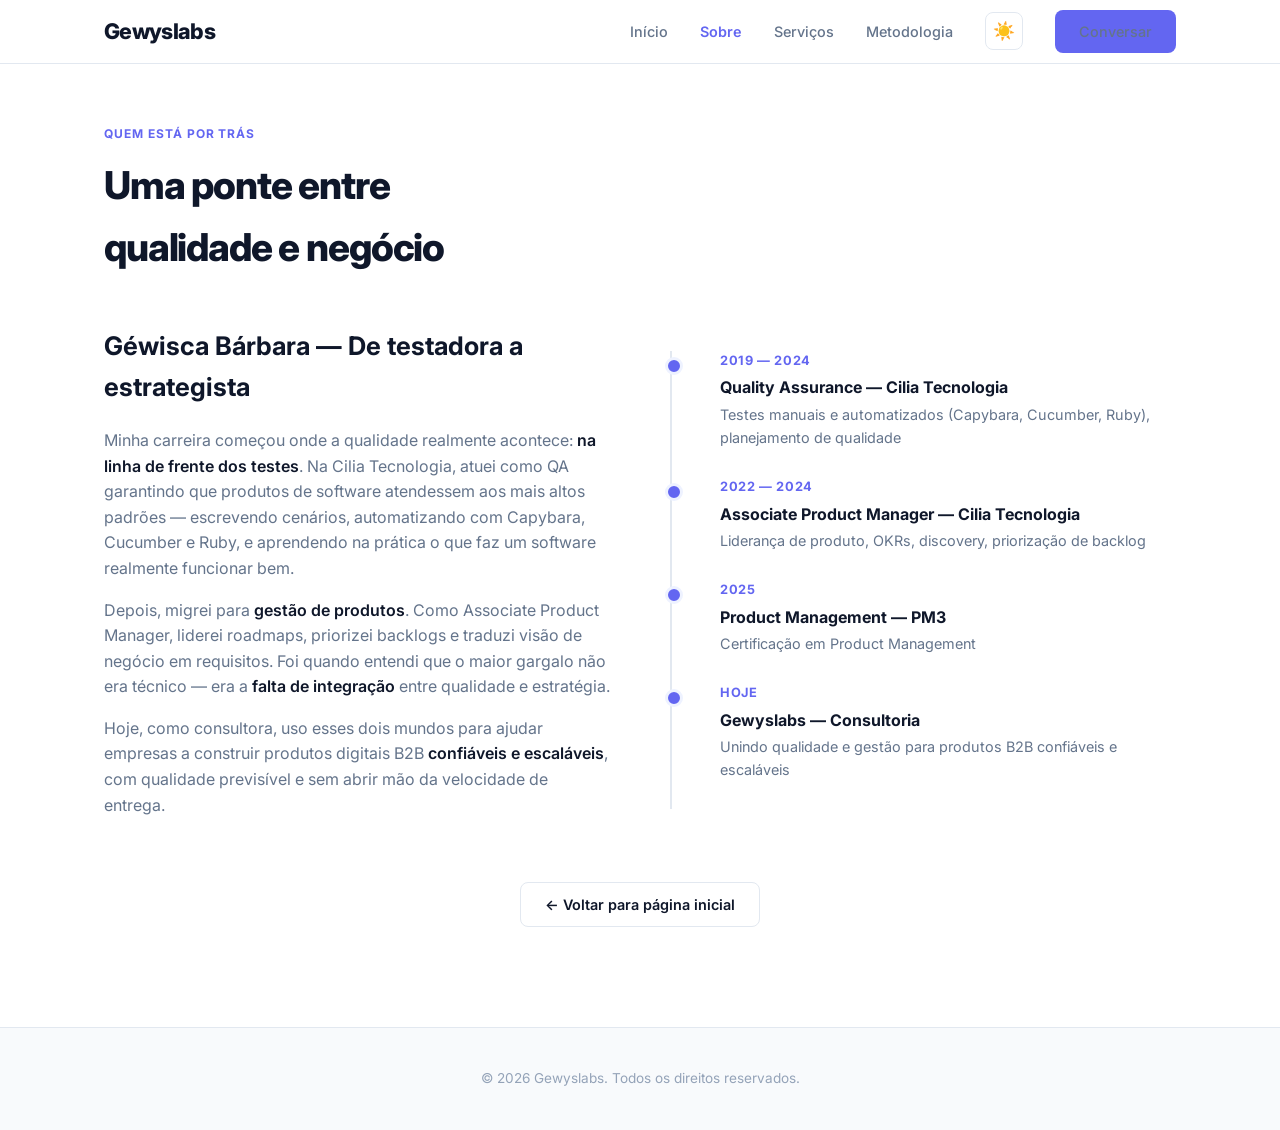
==== sobre.html @ 028d99e2 "melhorias no site" ====
<!DOCTYPE html>
<html lang="pt-BR">
<head>
  <meta charset="UTF-8" />
  <meta name="viewport" content="width=device-width, initial-scale=1.0" />
  <title>Sobre — Gewyslabs</title>
  <link rel="preconnect" href="https://fonts.googleapis.com" />
  <link href="https://fonts.googleapis.com/css2?family=Inter:wght@400;500;600;700;800&display=swap" rel="stylesheet" />
  <style>
    * { margin: 0; padding: 0; box-sizing: border-box; }

    :root {
      --bg: #f8fafc;
      --surface: #ffffff;
      --primary: #0f172a;
      --primary-light: #1e293b;
      --accent: #6366f1;
      --accent-hover: #4f46e5;
      --accent-soft: #eef2ff;
      --text: #1e293b;
      --text-muted: #64748b;
      --text-light: #94a3b8;
      --border: #e2e8f0;
      --radius: 14px;
      --shadow: 0 4px 24px rgba(0,0,0,0.06);
      --shadow-lg: 0 20px 60px rgba(0,0,0,0.08);
      --transition: 0.25s cubic-bezier(0.4, 0, 0.2, 1);
      --nav-bg: rgba(255,255,255,0.85);
      --hero-glow: rgba(99,102,241,0.08);
      --stat-bg: var(--bg);
    }

    [data-theme="dark"] {
      --bg: #0b0f19;
      --surface: #131a2b;
      --primary: #f1f5f9;
      --primary-light: #e2e8f0;
      --accent: #818cf8;
      --accent-hover: #6366f1;
      --accent-soft: #1e1f4b;
      --text: #e2e8f0;
      --text-muted: #94a3b8;
      --text-light: #64748b;
      --border: #1e293b;
      --shadow: 0 4px 24px rgba(0,0,0,0.3);
      --shadow-lg: 0 20px 60px rgba(0,0,0,0.4);
      --nav-bg: rgba(11,15,25,0.9);
      --hero-glow: rgba(129,140,248,0.12);
      --stat-bg: #0b0f19;
    }

    html { scroll-behavior: smooth; }

    body {
      font-family: 'Inter', -apple-system, system-ui, sans-serif;
      background: var(--bg);
      color: var(--text);
      line-height: 1.6;
      transition: background var(--transition), color var(--transition);
    }

    .container {
      max-width: 1120px;
      margin: 0 auto;
      padding: 0 24px;
    }

    nav {
      position: fixed;
      top: 0; left: 0; right: 0;
      background: var(--nav-bg);
      backdrop-filter: blur(16px);
      border-bottom: 1px solid var(--border);
      z-index: 100;
      height: 64px;
      display: flex;
      align-items: center;
    }

    nav .container {
      display: flex;
      align-items: center;
      justify-content: space-between;
      width: 100%;
    }

    .logo {
      font-size: 1.35rem;
      font-weight: 800;
      color: var(--primary);
      letter-spacing: -0.03em;
      text-decoration: none;
    }

    .nav-links { display: flex; gap: 32px; align-items: center; }
    .nav-links a {
      text-decoration: none;
      color: var(--text-muted);
      font-size: 0.9rem;
      font-weight: 500;
      transition: color var(--transition);
    }
    .nav-links a:hover { color: var(--primary); }

    .btn {
      display: inline-flex;
      align-items: center;
      gap: 8px;
      padding: 10px 24px;
      border-radius: 8px;
      font-weight: 600;
      font-size: 0.9rem;
      text-decoration: none;
      cursor: pointer;
      border: none;
      transition: all var(--transition);
    }

    .btn-primary {
      background: var(--accent);
      color: #fff;
    }
    .btn-primary:hover {
      background: var(--accent-hover);
      transform: translateY(-1px);
      box-shadow: 0 8px 24px color-mix(in srgb, var(--accent) 35%, transparent);
    }

    .btn-outline {
      background: transparent;
      color: var(--primary);
      border: 1.5px solid var(--border);
    }
    .btn-outline:hover {
      border-color: var(--accent);
      color: var(--accent);
    }

    section { padding: 120px 0 100px; }

    .section-tag {
      display: inline-block;
      font-size: 0.75rem;
      font-weight: 700;
      text-transform: uppercase;
      letter-spacing: 0.08em;
      color: var(--accent);
      margin-bottom: 12px;
    }

    .section-title {
      font-size: 2.4rem;
      font-weight: 800;
      letter-spacing: -0.03em;
      color: var(--primary);
      margin-bottom: 16px;
    }

    #sobre {
      background: var(--surface);
      min-height: 100vh;
    }

    .about-grid {
      display: grid;
      grid-template-columns: 1fr 1fr;
      gap: 60px;
      align-items: center;
      margin-top: 48px;
    }

    .about-text h3 {
      font-size: 1.6rem;
      font-weight: 700;
      margin-bottom: 20px;
      color: var(--primary);
    }

    .about-text p {
      color: var(--text-muted);
      margin-bottom: 16px;
      font-size: 1rem;
    }

    .about-text p strong {
      color: var(--primary);
      font-weight: 600;
    }

    .timeline {
      position: relative;
      padding-left: 28px;
      border-left: 2px solid var(--border);
    }

    .timeline-item {
      position: relative;
      margin-bottom: 28px;
      padding-left: 20px;
    }

    .timeline-item::before {
      content: '';
      position: absolute;
      left: -35px;
      top: 6px;
      width: 12px;
      height: 12px;
      border-radius: 50%;
      background: var(--accent);
      border: 3px solid var(--accent-soft);
    }

    .timeline-year {
      font-size: 0.8rem;
      font-weight: 700;
      color: var(--accent);
      text-transform: uppercase;
      letter-spacing: 0.05em;
    }

    .timeline-role {
      font-weight: 700;
      color: var(--primary);
      margin: 4px 0 2px;
    }

    .timeline-desc {
      font-size: 0.9rem;
      color: var(--text-muted);
    }

    .back-link {
      margin-top: 48px;
      text-align: center;
    }

    footer {
      padding: 40px 0;
      border-top: 1px solid var(--border);
      text-align: center;
    }

    footer p {
      font-size: 0.85rem;
      color: var(--text-light);
    }

    .theme-toggle {
      background: none;
      border: 1.5px solid var(--border);
      border-radius: 8px;
      width: 38px;
      height: 38px;
      display: flex;
      align-items: center;
      justify-content: center;
      cursor: pointer;
      transition: all var(--transition);
      color: var(--text-muted);
      font-size: 1.1rem;
      padding: 0;
      line-height: 1;
    }
    .theme-toggle:hover {
      border-color: var(--accent);
      color: var(--accent);
      background: var(--accent-soft);
    }
    .theme-toggle .icon-sun,
    [data-theme="dark"] .theme-toggle .icon-moon {
      display: inline;
    }
    .theme-toggle .icon-moon,
    [data-theme="dark"] .theme-toggle .icon-sun {
      display: none;
    }

    @media (max-width: 768px) {
      section { padding: 100px 0 60px; }
      .section-title { font-size: 1.8rem; }
      .about-grid { grid-template-columns: 1fr; gap: 40px; }
      .nav-links { display: none; }
    }
  </style>
</head>
<body>

  <nav>
    <div class="container">
      <a href="index.html" class="logo">Gewyslabs</a>
      <div class="nav-links">
        <a href="index.html">Início</a>
        <a href="sobre.html" style="color:var(--accent);font-weight:600;">Sobre</a>
        <a href="index.html#servicos">Serviços</a>
        <a href="index.html#metodologia">Metodologia</a>
        <button class="theme-toggle" id="themeToggle" aria-label="Alternar tema">
          <span class="icon-sun">☀️</span>
          <span class="icon-moon">🌙</span>
        </button>
        <a href="index.html#contato" class="btn btn-primary">Conversar</a>
      </div>
    </div>
  </nav>

  <section id="sobre">
    <div class="container">
      <div class="section-tag">Quem está por trás</div>
      <h2 class="section-title">Uma ponte entre<br />qualidade e negócio</h2>
      <div class="about-grid">
        <div class="about-text">
          <h3>Géwisca Bárbara — De testadora a estrategista</h3>
          <p>
            Minha carreira começou onde a qualidade realmente acontece:
            <strong>na linha de frente dos testes</strong>. Na Cilia Tecnologia,
            atuei como QA garantindo que produtos de software atendessem aos mais
            altos padrões — escrevendo cenários, automatizando com Capybara,
            Cucumber e Ruby, e aprendendo na prática o que faz um software
            realmente funcionar bem.
          </p>
          <p>
            Depois, migrei para <strong>gestão de produtos</strong>.
            Como Associate Product Manager, liderei roadmaps, priorizei backlogs
            e traduzi visão de negócio em requisitos. Foi quando entendi que o
            maior gargalo não era técnico — era a <strong>falta de integração</strong>
            entre qualidade e estratégia.
          </p>
          <p>
            Hoje, como consultora, uso esses dois mundos para ajudar empresas a
            construir produtos digitais B2B <strong>confiáveis e escaláveis</strong>,
            com qualidade previsível e sem abrir mão da velocidade de entrega.
          </p>
        </div>
        <div class="timeline">
          <div class="timeline-item">
            <div class="timeline-year">2019 — 2024</div>
            <div class="timeline-role">Quality Assurance — Cilia Tecnologia</div>
            <div class="timeline-desc">Testes manuais e automatizados (Capybara, Cucumber, Ruby), planejamento de qualidade</div>
          </div>
          <div class="timeline-item">
            <div class="timeline-year">2022 — 2024</div>
            <div class="timeline-role">Associate Product Manager — Cilia Tecnologia</div>
            <div class="timeline-desc">Liderança de produto, OKRs, discovery, priorização de backlog</div>
          </div>
          <div class="timeline-item">
            <div class="timeline-year">2025</div>
            <div class="timeline-role">Product Management — PM3</div>
            <div class="timeline-desc">Certificação em Product Management</div>
          </div>
          <div class="timeline-item">
            <div class="timeline-year">Hoje</div>
            <div class="timeline-role">Gewyslabs — Consultoria</div>
            <div class="timeline-desc">Unindo qualidade e gestão para produtos B2B confiáveis e escaláveis</div>
          </div>
        </div>
      </div>
      <div class="back-link">
        <a href="index.html" class="btn btn-outline">← Voltar para página inicial</a>
      </div>
    </div>
  </section>

  <footer>
    <div class="container">
      <p>© 2026 Gewyslabs. Todos os direitos reservados.</p>
    </div>
  </footer>

  <script>
    const themeToggle = document.getElementById('themeToggle');
    const html = document.documentElement;
    const saved = localStorage.getItem('gewys-theme');
    if (saved) html.setAttribute('data-theme', saved);
    else if (window.matchMedia('(prefers-color-scheme: dark)').matches)
      html.setAttribute('data-theme', 'dark');

    themeToggle.addEventListener('click', () => {
      const current = html.getAttribute('data-theme');
      const next = current === 'dark' ? 'light' : 'dark';
      html.setAttribute('data-theme', next);
      localStorage.setItem('gewys-theme', next);
    });
  </script>
</body>
</html>
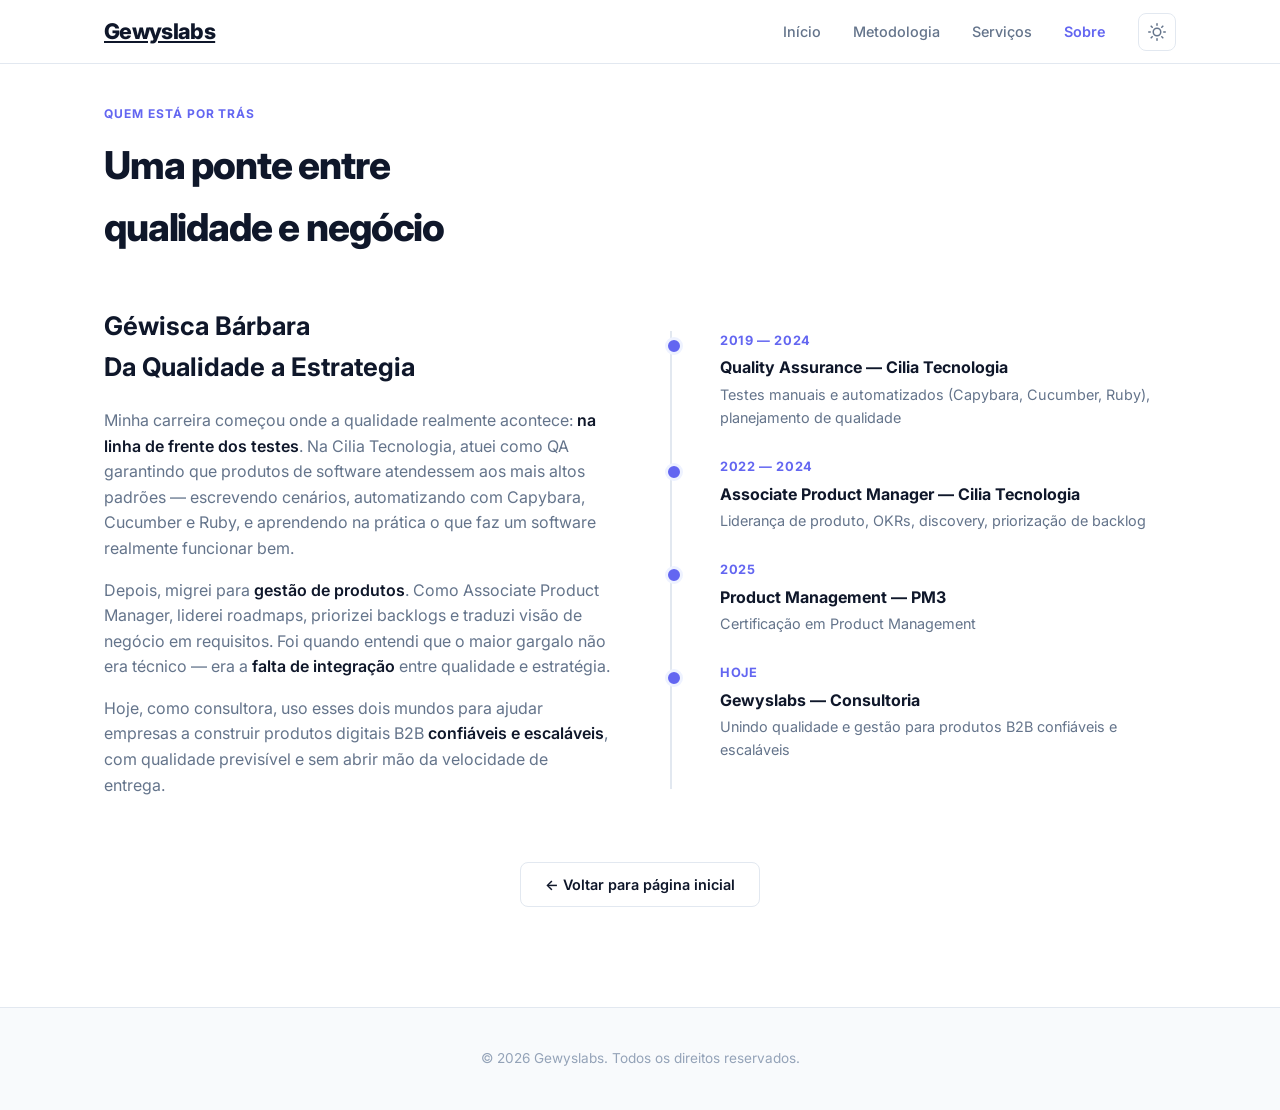
==== commit 30c88a99: "♻️ refactor(site): extract sobre css and redesign methodology - extract all inline CSS from sobre.ht" ====
--- a/sobre.html
+++ b/sobre.html
@@ -6,310 +6,50 @@
   <title>Sobre — Gewyslabs</title>
   <link rel="preconnect" href="https://fonts.googleapis.com" />
   <link href="https://fonts.googleapis.com/css2?family=Inter:wght@400;500;600;700;800&display=swap" rel="stylesheet" />
-  <style>
-    * { margin: 0; padding: 0; box-sizing: border-box; }
-
-    :root {
-      --bg: #f8fafc;
-      --surface: #ffffff;
-      --primary: #0f172a;
-      --primary-light: #1e293b;
-      --accent: #6366f1;
-      --accent-hover: #4f46e5;
-      --accent-soft: #eef2ff;
-      --text: #1e293b;
-      --text-muted: #64748b;
-      --text-light: #94a3b8;
-      --border: #e2e8f0;
-      --radius: 14px;
-      --shadow: 0 4px 24px rgba(0,0,0,0.06);
-      --shadow-lg: 0 20px 60px rgba(0,0,0,0.08);
-      --transition: 0.25s cubic-bezier(0.4, 0, 0.2, 1);
-      --nav-bg: rgba(255,255,255,0.85);
-      --hero-glow: rgba(99,102,241,0.08);
-      --stat-bg: var(--bg);
-    }
-
-    [data-theme="dark"] {
-      --bg: #0b0f19;
-      --surface: #131a2b;
-      --primary: #f1f5f9;
-      --primary-light: #e2e8f0;
-      --accent: #818cf8;
-      --accent-hover: #6366f1;
-      --accent-soft: #1e1f4b;
-      --text: #e2e8f0;
-      --text-muted: #94a3b8;
-      --text-light: #64748b;
-      --border: #1e293b;
-      --shadow: 0 4px 24px rgba(0,0,0,0.3);
-      --shadow-lg: 0 20px 60px rgba(0,0,0,0.4);
-      --nav-bg: rgba(11,15,25,0.9);
-      --hero-glow: rgba(129,140,248,0.12);
-      --stat-bg: #0b0f19;
-    }
-
-    html { scroll-behavior: smooth; }
-
-    body {
-      font-family: 'Inter', -apple-system, system-ui, sans-serif;
-      background: var(--bg);
-      color: var(--text);
-      line-height: 1.6;
-      transition: background var(--transition), color var(--transition);
-    }
-
-    .container {
-      max-width: 1120px;
-      margin: 0 auto;
-      padding: 0 24px;
-    }
-
-    nav {
-      position: fixed;
-      top: 0; left: 0; right: 0;
-      background: var(--nav-bg);
-      backdrop-filter: blur(16px);
-      border-bottom: 1px solid var(--border);
-      z-index: 100;
-      height: 64px;
-      display: flex;
-      align-items: center;
-    }
-
-    nav .container {
-      display: flex;
-      align-items: center;
-      justify-content: space-between;
-      width: 100%;
-    }
-
-    .logo {
-      font-size: 1.35rem;
-      font-weight: 800;
-      color: var(--primary);
-      letter-spacing: -0.03em;
-      text-decoration: none;
-    }
-
-    .nav-links { display: flex; gap: 32px; align-items: center; }
-    .nav-links a {
-      text-decoration: none;
-      color: var(--text-muted);
-      font-size: 0.9rem;
-      font-weight: 500;
-      transition: color var(--transition);
-    }
-    .nav-links a:hover { color: var(--primary); }
-
-    .btn {
-      display: inline-flex;
-      align-items: center;
-      gap: 8px;
-      padding: 10px 24px;
-      border-radius: 8px;
-      font-weight: 600;
-      font-size: 0.9rem;
-      text-decoration: none;
-      cursor: pointer;
-      border: none;
-      transition: all var(--transition);
-    }
-
-    .btn-primary {
-      background: var(--accent);
-      color: #fff;
-    }
-    .btn-primary:hover {
-      background: var(--accent-hover);
-      transform: translateY(-1px);
-      box-shadow: 0 8px 24px color-mix(in srgb, var(--accent) 35%, transparent);
-    }
-
-    .btn-outline {
-      background: transparent;
-      color: var(--primary);
-      border: 1.5px solid var(--border);
-    }
-    .btn-outline:hover {
-      border-color: var(--accent);
-      color: var(--accent);
-    }
-
-    section { padding: 120px 0 100px; }
-
-    .section-tag {
-      display: inline-block;
-      font-size: 0.75rem;
-      font-weight: 700;
-      text-transform: uppercase;
-      letter-spacing: 0.08em;
-      color: var(--accent);
-      margin-bottom: 12px;
-    }
-
-    .section-title {
-      font-size: 2.4rem;
-      font-weight: 800;
-      letter-spacing: -0.03em;
-      color: var(--primary);
-      margin-bottom: 16px;
-    }
-
-    #sobre {
-      background: var(--surface);
-      min-height: 100vh;
-    }
-
-    .about-grid {
-      display: grid;
-      grid-template-columns: 1fr 1fr;
-      gap: 60px;
-      align-items: center;
-      margin-top: 48px;
-    }
-
-    .about-text h3 {
-      font-size: 1.6rem;
-      font-weight: 700;
-      margin-bottom: 20px;
-      color: var(--primary);
-    }
-
-    .about-text p {
-      color: var(--text-muted);
-      margin-bottom: 16px;
-      font-size: 1rem;
-    }
-
-    .about-text p strong {
-      color: var(--primary);
-      font-weight: 600;
-    }
-
-    .timeline {
-      position: relative;
-      padding-left: 28px;
-      border-left: 2px solid var(--border);
-    }
-
-    .timeline-item {
-      position: relative;
-      margin-bottom: 28px;
-      padding-left: 20px;
-    }
-
-    .timeline-item::before {
-      content: '';
-      position: absolute;
-      left: -35px;
-      top: 6px;
-      width: 12px;
-      height: 12px;
-      border-radius: 50%;
-      background: var(--accent);
-      border: 3px solid var(--accent-soft);
-    }
-
-    .timeline-year {
-      font-size: 0.8rem;
-      font-weight: 700;
-      color: var(--accent);
-      text-transform: uppercase;
-      letter-spacing: 0.05em;
-    }
-
-    .timeline-role {
-      font-weight: 700;
-      color: var(--primary);
-      margin: 4px 0 2px;
-    }
-
-    .timeline-desc {
-      font-size: 0.9rem;
-      color: var(--text-muted);
-    }
-
-    .back-link {
-      margin-top: 48px;
-      text-align: center;
-    }
-
-    footer {
-      padding: 40px 0;
-      border-top: 1px solid var(--border);
-      text-align: center;
-    }
-
-    footer p {
-      font-size: 0.85rem;
-      color: var(--text-light);
-    }
-
-    .theme-toggle {
-      background: none;
-      border: 1.5px solid var(--border);
-      border-radius: 8px;
-      width: 38px;
-      height: 38px;
-      display: flex;
-      align-items: center;
-      justify-content: center;
-      cursor: pointer;
-      transition: all var(--transition);
-      color: var(--text-muted);
-      font-size: 1.1rem;
-      padding: 0;
-      line-height: 1;
-    }
-    .theme-toggle:hover {
-      border-color: var(--accent);
-      color: var(--accent);
-      background: var(--accent-soft);
-    }
-    .theme-toggle .icon-sun,
-    [data-theme="dark"] .theme-toggle .icon-moon {
-      display: inline;
-    }
-    .theme-toggle .icon-moon,
-    [data-theme="dark"] .theme-toggle .icon-sun {
-      display: none;
-    }
-
-    @media (max-width: 768px) {
-      section { padding: 100px 0 60px; }
-      .section-title { font-size: 1.8rem; }
-      .about-grid { grid-template-columns: 1fr; gap: 40px; }
-      .nav-links { display: none; }
-    }
-  </style>
+  <link rel="stylesheet" href="styles.css" />
 </head>
 <body>
 
   <nav>
     <div class="container">
       <a href="index.html" class="logo">Gewyslabs</a>
-      <div class="nav-links">
+      <button class="hamburger" id="hamburger" aria-label="Abrir menu" aria-expanded="false">
+        <span></span>
+        <span></span>
+        <span></span>
+      </button>
+      <div class="nav-links" id="navLinks">
         <a href="index.html">Início</a>
+        <a href="index.html#metodologia">Metodologia</a>
+        <a href="index.html#servicos">Serviços</a>
         <a href="sobre.html" style="color:var(--accent);font-weight:600;">Sobre</a>
-        <a href="index.html#servicos">Serviços</a>
-        <a href="index.html#metodologia">Metodologia</a>
         <button class="theme-toggle" id="themeToggle" aria-label="Alternar tema">
-          <span class="icon-sun">☀️</span>
-          <span class="icon-moon">🌙</span>
+          <svg class="icon-sun" width="18" height="18" viewBox="0 0 24 24" fill="none" stroke="currentColor" stroke-width="2" stroke-linecap="round" stroke-linejoin="round" aria-hidden="true">
+            <circle cx="12" cy="12" r="5"/>
+            <line x1="12" y1="1" x2="12" y2="3"/>
+            <line x1="12" y1="21" x2="12" y2="23"/>
+            <line x1="4.22" y1="4.22" x2="5.64" y2="5.64"/>
+            <line x1="18.36" y1="18.36" x2="19.78" y2="19.78"/>
+            <line x1="1" y1="12" x2="3" y2="12"/>
+            <line x1="21" y1="12" x2="23" y2="12"/>
+            <line x1="4.22" y1="19.78" x2="5.64" y2="18.36"/>
+            <line x1="18.36" y1="5.64" x2="19.78" y2="4.22"/>
+          </svg>
+          <svg class="icon-moon" width="18" height="18" viewBox="0 0 24 24" fill="none" stroke="currentColor" stroke-width="2" stroke-linecap="round" stroke-linejoin="round" aria-hidden="true">
+            <path d="M21 12.79A9 9 0 1 1 11.21 3 7 7 0 0 0 21 12.79z"/>
+          </svg>
         </button>
-        <a href="index.html#contato" class="btn btn-primary">Conversar</a>
       </div>
     </div>
   </nav>
 
-  <section id="sobre">
+  <section id="sobre" class="about-page">
     <div class="container">
       <div class="section-tag">Quem está por trás</div>
       <h2 class="section-title">Uma ponte entre<br />qualidade e negócio</h2>
       <div class="about-grid">
         <div class="about-text">
-          <h3>Géwisca Bárbara — De testadora a estrategista</h3>
+          <h3>Géwisca Bárbara <br> Da Qualidade a Estrategia</h3>
           <p>
             Minha carreira começou onde a qualidade realmente acontece:
             <strong>na linha de frente dos testes</strong>. Na Cilia Tecnologia,
@@ -380,6 +120,31 @@
       html.setAttribute('data-theme', next);
       localStorage.setItem('gewys-theme', next);
     });
+
+    const hamburger = document.getElementById('hamburger');
+    const navLinks = document.getElementById('navLinks');
+
+    hamburger.addEventListener('click', () => {
+      const active = navLinks.classList.toggle('active');
+      hamburger.classList.toggle('active');
+      hamburger.setAttribute('aria-expanded', active);
+    });
+
+    navLinks.querySelectorAll('a').forEach(link => {
+      link.addEventListener('click', () => {
+        navLinks.classList.remove('active');
+        hamburger.classList.remove('active');
+        hamburger.setAttribute('aria-expanded', 'false');
+      });
+    });
+
+    window.addEventListener('resize', () => {
+      if (window.innerWidth > 768) {
+        navLinks.classList.remove('active');
+        hamburger.classList.remove('active');
+        hamburger.setAttribute('aria-expanded', 'false');
+      }
+    });
   </script>
 </body>
 </html>
--- a/styles.css
+++ b/styles.css
@@ -0,0 +1,737 @@
+* { margin: 0; padding: 0; box-sizing: border-box; }
+
+:root {
+  --bg: #f8fafc;
+  --surface: #ffffff;
+  --primary: #0f172a;
+  --primary-light: #1e293b;
+  --accent: #6366f1;
+  --accent-hover: #4f46e5;
+  --accent-soft: #eef2ff;
+  --text: #1e293b;
+  --text-muted: #64748b;
+  --text-light: #94a3b8;
+  --border: #e2e8f0;
+  --radius: 14px;
+  --shadow: 0 4px 24px rgba(0,0,0,0.06);
+  --shadow-lg: 0 20px 60px rgba(0,0,0,0.08);
+  --transition: 0.25s cubic-bezier(0.4, 0, 0.2, 1);
+  --nav-bg: rgba(255,255,255,0.85);
+  --hero-glow: rgba(99,102,241,0.08);
+  --stat-bg: var(--bg);
+}
+
+[data-theme="dark"] {
+  --bg: #0b0f19;
+  --surface: #131a2b;
+  --primary: #f1f5f9;
+  --primary-light: #e2e8f0;
+  --accent: #818cf8;
+  --accent-hover: #6366f1;
+  --accent-soft: #1e1f4b;
+  --text: #e2e8f0;
+  --text-muted: #94a3b8;
+  --text-light: #64748b;
+  --border: #1e293b;
+  --shadow: 0 4px 24px rgba(0,0,0,0.3);
+  --shadow-lg: 0 20px 60px rgba(0,0,0,0.4);
+  --nav-bg: rgba(11,15,25,0.9);
+  --hero-glow: rgba(129,140,248,0.12);
+  --stat-bg: #0b0f19;
+}
+
+html { scroll-behavior: smooth; }
+
+body {
+  font-family: 'Inter', -apple-system, system-ui, sans-serif;
+  background: var(--bg);
+  color: var(--text);
+  line-height: 1.6;
+  transition: background var(--transition), color var(--transition);
+}
+
+.container {
+  max-width: 1120px;
+  margin: 0 auto;
+  padding: 0 24px;
+}
+
+/* NAV */
+nav {
+  position: fixed;
+  top: 0; left: 0; right: 0;
+  background: var(--nav-bg);
+  backdrop-filter: blur(16px);
+  -webkit-backdrop-filter: blur(16px);
+  border-bottom: 1px solid var(--border);
+  z-index: 100;
+  height: 64px;
+  display: flex;
+  align-items: center;
+}
+
+nav .container {
+  display: flex;
+  align-items: center;
+  justify-content: space-between;
+  width: 100%;
+}
+
+.logo {
+  font-size: 1.35rem;
+  font-weight: 800;
+  color: var(--primary);
+  letter-spacing: -0.03em;
+}
+
+.nav-links {
+  display: flex;
+  gap: 32px;
+  align-items: center;
+  transition: all var(--transition);
+}
+
+.nav-links a {
+  text-decoration: none;
+  color: var(--text-muted);
+  font-size: 0.9rem;
+  font-weight: 500;
+  transition: color var(--transition);
+}
+.nav-links a:hover { color: var(--primary); }
+
+/* HAMBURGER */
+.hamburger {
+  display: none;
+  background: none;
+  border: 1.5px solid var(--border);
+  border-radius: 8px;
+  width: 38px;
+  height: 38px;
+  cursor: pointer;
+  padding: 9px 7px;
+  flex-direction: column;
+  justify-content: center;
+  gap: 5px;
+  transition: all var(--transition);
+}
+
+.hamburger span {
+  display: block;
+  height: 2px;
+  background: var(--text);
+  border-radius: 2px;
+  transition: all var(--transition);
+}
+
+.hamburger:hover {
+  border-color: var(--accent);
+}
+
+.hamburger.active span:nth-child(1) {
+  transform: rotate(45deg) translate(5px, 5px);
+}
+.hamburger.active span:nth-child(2) {
+  opacity: 0;
+}
+.hamburger.active span:nth-child(3) {
+  transform: rotate(-45deg) translate(5px, -5px);
+}
+
+.btn {
+  display: inline-flex;
+  align-items: center;
+  gap: 8px;
+  padding: 10px 24px;
+  border-radius: 8px;
+  font-weight: 600;
+  font-size: 0.9rem;
+  text-decoration: none;
+  cursor: pointer;
+  border: none;
+  transition: all var(--transition);
+}
+
+.btn-primary {
+  background: var(--accent);
+  color: #fff;
+}
+.btn-primary:hover {
+  background: var(--accent-hover);
+  transform: translateY(-1px);
+  box-shadow: 0 8px 24px color-mix(in srgb, var(--accent) 35%, transparent);
+}
+
+.btn-outline {
+  background: transparent;
+  color: var(--primary);
+  border: 1.5px solid var(--border);
+}
+.btn-outline:hover {
+  border-color: var(--accent);
+  color: var(--accent);
+}
+
+/* HERO */
+.hero {
+  padding: 160px 0 100px;
+  position: relative;
+  overflow: hidden;
+}
+
+.hero::before {
+  content: '';
+  position: absolute;
+  top: -40%;
+  right: -20%;
+  width: 600px;
+  height: 600px;
+  background: radial-gradient(circle, var(--hero-glow) 0%, transparent 70%);
+  pointer-events: none;
+}
+
+.hero .container {
+  position: relative;
+  display: grid;
+  grid-template-columns: 1fr 1fr;
+  gap: 60px;
+  align-items: center;
+}
+
+.hero-badge {
+  display: inline-flex;
+  align-items: center;
+  gap: 8px;
+  background: var(--accent-soft);
+  color: var(--accent);
+  padding: 6px 16px;
+  border-radius: 100px;
+  font-size: 0.8rem;
+  font-weight: 600;
+  margin-bottom: 20px;
+}
+
+.hero h1 {
+  font-size: 3.2rem;
+  font-weight: 800;
+  line-height: 1.15;
+  letter-spacing: -0.04em;
+  color: var(--primary);
+  margin-bottom: 20px;
+}
+
+.hero h1 span {
+  color: var(--accent);
+  position: relative;
+}
+
+.hero p {
+  font-size: 1.15rem;
+  color: var(--text-muted);
+  max-width: 520px;
+  margin-bottom: 36px;
+}
+
+.hero-actions {
+  display: flex;
+  gap: 12px;
+  flex-wrap: wrap;
+}
+
+.hero-visual {
+  display: flex;
+  justify-content: center;
+  align-items: center;
+}
+
+.hero-card {
+  background: var(--surface);
+  border-radius: var(--radius);
+  padding: 40px;
+  box-shadow: var(--shadow-lg);
+  border: 1px solid var(--border);
+  width: 100%;
+}
+
+.hero-stats {
+  display: grid;
+  grid-template-columns: 1fr 1fr;
+  gap: 20px;
+}
+
+.stat-item {
+  text-align: center;
+  padding: 16px;
+  border-radius: 10px;
+  background: var(--stat-bg);
+}
+
+.stat-number {
+  font-size: 1.8rem;
+  font-weight: 800;
+  color: var(--accent);
+}
+
+.stat-label {
+  font-size: 0.8rem;
+  color: var(--text-muted);
+  margin-top: 4px;
+}
+
+/* SECTION */
+section { padding: 100px 0; }
+
+.section-tag {
+  display: inline-block;
+  font-size: 0.75rem;
+  font-weight: 700;
+  text-transform: uppercase;
+  letter-spacing: 0.08em;
+  color: var(--accent);
+  margin-bottom: 12px;
+}
+
+.section-title {
+  font-size: 2.4rem;
+  font-weight: 800;
+  letter-spacing: -0.03em;
+  color: var(--primary);
+  margin-bottom: 16px;
+}
+
+.section-sub {
+  font-size: 1.05rem;
+  color: var(--text-muted);
+  max-width: 620px;
+}
+
+/* ABOUT */
+#sobre {
+  background: var(--surface);
+  text-align: center;
+}
+
+#sobre.about-page {
+  min-height: 100vh;
+  text-align: left;
+}
+
+.about-grid {
+  display: grid;
+  grid-template-columns: 1fr 1fr;
+  gap: 60px;
+  align-items: center;
+  margin-top: 48px;
+}
+
+.about-text h3 {
+  font-size: 1.6rem;
+  font-weight: 700;
+  margin-bottom: 20px;
+  color: var(--primary);
+}
+
+.about-text p {
+  color: var(--text-muted);
+  margin-bottom: 16px;
+  font-size: 1rem;
+}
+
+.about-text p strong {
+  color: var(--primary);
+  font-weight: 600;
+}
+
+.timeline {
+  position: relative;
+  padding-left: 28px;
+  border-left: 2px solid var(--border);
+}
+
+.timeline-item {
+  position: relative;
+  margin-bottom: 28px;
+  padding-left: 20px;
+}
+
+.timeline-item::before {
+  content: '';
+  position: absolute;
+  left: -35px;
+  top: 6px;
+  width: 12px;
+  height: 12px;
+  border-radius: 50%;
+  background: var(--accent);
+  border: 3px solid var(--accent-soft);
+}
+
+.timeline-year {
+  font-size: 0.8rem;
+  font-weight: 700;
+  color: var(--accent);
+  text-transform: uppercase;
+  letter-spacing: 0.05em;
+}
+
+.timeline-role {
+  font-weight: 700;
+  color: var(--primary);
+  margin: 4px 0 2px;
+}
+
+.timeline-desc {
+  font-size: 0.9rem;
+  color: var(--text-muted);
+}
+
+.back-link {
+  margin-top: 48px;
+  text-align: center;
+}
+
+/* SERVICES */
+.services-grid {
+  display: grid;
+  grid-template-columns: repeat(3, 1fr);
+  gap: 24px;
+  margin-top: 48px;
+}
+
+.service-card {
+  background: var(--surface);
+  border-radius: var(--radius);
+  padding: 32px;
+  border: 1px solid var(--border);
+  transition: all var(--transition);
+}
+
+.service-card:hover {
+  transform: translateY(-4px);
+  box-shadow: var(--shadow-lg);
+  border-color: var(--accent);
+}
+
+.service-icon {
+  width: 48px;
+  height: 48px;
+  border-radius: 12px;
+  background: var(--accent-soft);
+  display: flex;
+  align-items: center;
+  justify-content: center;
+  margin-bottom: 20px;
+}
+
+.service-icon svg {
+  width: 24px;
+  height: 24px;
+}
+
+.service-card h3 {
+  font-size: 1.15rem;
+  font-weight: 700;
+  margin-bottom: 10px;
+}
+
+.service-card p {
+  font-size: 0.9rem;
+  color: var(--text-muted);
+  margin-bottom: 16px;
+}
+
+.service-list {
+  list-style: none;
+}
+
+.service-list li {
+  font-size: 0.85rem;
+  color: var(--text-muted);
+  padding: 6px 0;
+  display: flex;
+  align-items: center;
+  gap: 8px;
+}
+
+.service-list li::before {
+  content: '→';
+  color: var(--accent);
+  font-weight: 700;
+}
+
+/* METHODOLOGY */
+#metodologia {
+  background: var(--surface);
+}
+
+.methods-grid {
+  display: grid;
+  grid-template-columns: repeat(4, 1fr);
+  gap: 24px;
+  margin-top: 48px;
+  position: relative;
+}
+
+.methods-grid::before {
+  content: '';
+  position: absolute;
+  top: 56px;
+  left: 60px;
+  right: 60px;
+  height: 2px;
+  background: linear-gradient(90deg, transparent, var(--accent) 15%, var(--accent) 85%, transparent);
+  opacity: 0.15;
+  z-index: 0;
+  pointer-events: none;
+}
+
+.method-step {
+  text-align: center;
+  padding: 32px 24px;
+  position: relative;
+  z-index: 1;
+  background: var(--bg);
+  border-radius: var(--radius);
+  border: 1px solid var(--border);
+  transition: all var(--transition);
+}
+
+.method-step:hover {
+  transform: translateY(-3px);
+  box-shadow: var(--shadow);
+  border-color: var(--accent);
+}
+
+.method-number {
+  width: 56px;
+  height: 56px;
+  border-radius: 50%;
+  background: var(--accent);
+  color: #fff;
+  display: flex;
+  flex-direction: column;
+  align-items: center;
+  justify-content: center;
+  gap: 2px;
+  margin: 0 auto 16px;
+  position: relative;
+  z-index: 1;
+}
+
+.method-number span {
+  font-weight: 700;
+  font-size: 0.9rem;
+  line-height: 1;
+}
+
+.method-icon {
+  width: 16px;
+  height: 16px;
+}
+
+.method-step h4 {
+  font-weight: 700;
+  margin-bottom: 8px;
+  font-size: 1rem;
+}
+
+.method-step p {
+  font-size: 0.85rem;
+  color: var(--text-muted);
+}
+
+/* CTA */
+#contato {
+  text-align: center;
+}
+
+.cta-box {
+  background: var(--accent);
+  border-radius: 20px;
+  padding: 64px 48px;
+  color: #fff;
+}
+
+.cta-box h2 {
+  font-size: 2.2rem;
+  font-weight: 800;
+  letter-spacing: -0.03em;
+  margin-bottom: 16px;
+}
+
+.cta-box p {
+  opacity: 0.75;
+  font-size: 1.05rem;
+  max-width: 540px;
+  margin: 0 auto 32px;
+}
+
+.cta-box .btn-primary {
+  background: #fff;
+  color: var(--accent);
+}
+.cta-box .btn-primary:hover {
+  background: #f1f5f9;
+  box-shadow: 0 8px 24px rgba(0,0,0,0.15);
+}
+
+.cta-box .btn-outline {
+  color: #fff;
+  border-color: rgba(255,255,255,0.3);
+}
+.cta-box .btn-outline:hover {
+  border-color: #fff;
+  color: #fff;
+  background: rgba(255,255,255,0.1);
+}
+
+.cta-actions {
+  display: flex;
+  gap: 12px;
+  justify-content: center;
+  flex-wrap: wrap;
+}
+
+/* FOOTER */
+footer {
+  padding: 40px 0;
+  border-top: 1px solid var(--border);
+  text-align: center;
+}
+
+footer p {
+  font-size: 0.85rem;
+  color: var(--text-light);
+}
+
+/* THEME TOGGLE */
+.theme-toggle {
+  background: none;
+  border: 1.5px solid var(--border);
+  border-radius: 8px;
+  width: 38px;
+  height: 38px;
+  display: flex;
+  align-items: center;
+  justify-content: center;
+  cursor: pointer;
+  transition: all var(--transition);
+  color: var(--text-muted);
+  font-size: 1.1rem;
+  padding: 0;
+  line-height: 1;
+}
+.theme-toggle:hover {
+  border-color: var(--accent);
+  color: var(--accent);
+  background: var(--accent-soft);
+}
+.theme-toggle .icon-sun,
+[data-theme="dark"] .theme-toggle .icon-moon {
+  display: inline;
+}
+.theme-toggle .icon-moon,
+[data-theme="dark"] .theme-toggle .icon-sun {
+  display: none;
+}
+
+.theme-toggle svg {
+  width: 18px;
+  height: 18px;
+}
+
+/* RESPONSIVE */
+@media (max-width: 1024px) {
+  .hero .container { grid-template-columns: 1fr; gap: 40px; }
+  .hero h1 { font-size: 2.6rem; }
+  .hero-visual { order: -1; }
+  .services-grid { grid-template-columns: 1fr 1fr; }
+  .methods-grid { grid-template-columns: repeat(2, 1fr); }
+  .methods-grid::before { display: none; }
+}
+
+@media (max-width: 768px) {
+  .hero { padding: 130px 0 60px; }
+  .hero h1 { font-size: 2rem; }
+  .hero p { font-size: 1rem; }
+  .section-title { font-size: 1.8rem; }
+
+  .services-grid { grid-template-columns: 1fr; }
+
+  .methods-grid {
+    display: flex;
+    flex-direction: column;
+    gap: 0;
+    margin-top: 32px;
+  }
+
+  .methods-grid::before {
+    left: 28px;
+    top: 0;
+    bottom: 0;
+    width: 2px;
+    height: auto;
+    background: linear-gradient(180deg, transparent, var(--accent) 10%, var(--accent) 90%, transparent);
+  }
+
+  .method-step {
+    display: flex;
+    gap: 20px;
+    padding: 24px 20px;
+    text-align: left;
+    align-items: flex-start;
+    background: none;
+    border: none;
+    border-radius: 0;
+  }
+
+  .method-step:hover {
+    transform: none;
+    box-shadow: none;
+    border-color: var(--border);
+  }
+
+  .method-number {
+    flex-shrink: 0;
+    margin: 0;
+    width: 48px;
+    height: 48px;
+  }
+
+  .method-step h4 {
+    margin-bottom: 4px;
+  }
+  .cta-box { padding: 40px 24px; }
+  .cta-box h2 { font-size: 1.6rem; }
+  .hero-stats { grid-template-columns: 1fr 1fr; }
+
+  .about-grid { grid-template-columns: 1fr; gap: 40px; }
+
+  .hamburger { display: flex; }
+
+  .nav-links {
+    position: fixed;
+    top: 64px;
+    left: 0;
+    right: 0;
+    background: var(--nav-bg);
+    backdrop-filter: blur(16px);
+    -webkit-backdrop-filter: blur(16px);
+    flex-direction: column;
+    padding: 24px;
+    gap: 16px;
+    border-bottom: 1px solid var(--border);
+    transform: translateY(-110%);
+    opacity: 0;
+    pointer-events: none;
+    box-shadow: var(--shadow-lg);
+  }
+
+  .nav-links.active {
+    transform: translateY(0);
+    opacity: 1;
+    pointer-events: all;
+  }
+}
+
+
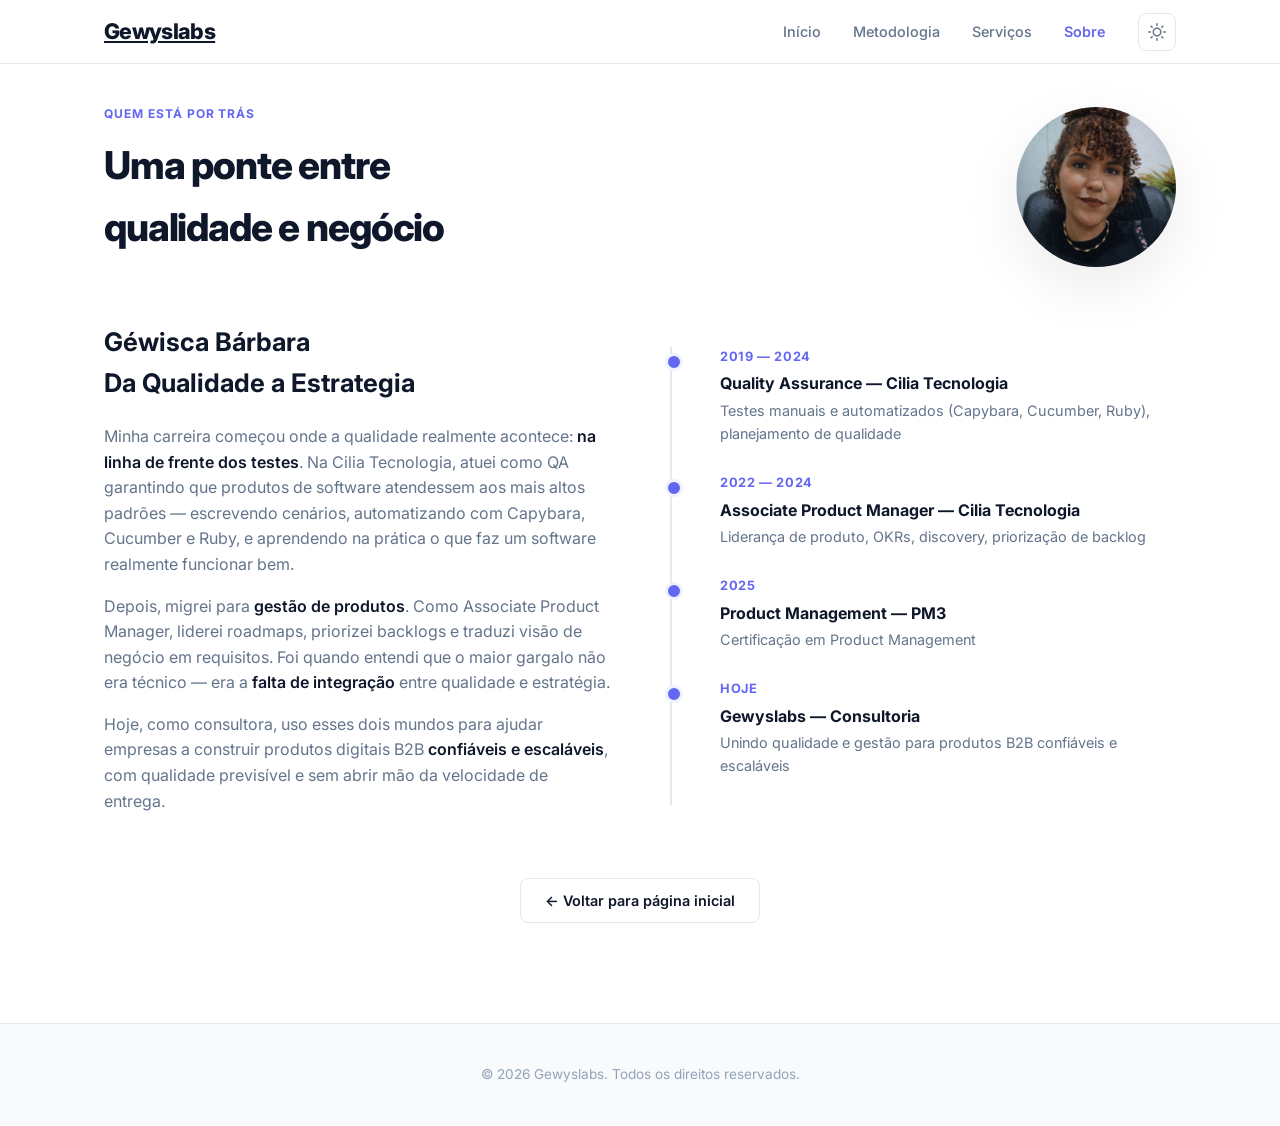
==== commit de425f84: "✨ feat(site): add profile photo and whatsapp contact - add profile photo to about page hero header -" ====
--- a/sobre.html
+++ b/sobre.html
@@ -45,8 +45,13 @@
 
   <section id="sobre" class="about-page">
     <div class="container">
-      <div class="section-tag">Quem está por trás</div>
-      <h2 class="section-title">Uma ponte entre<br />qualidade e negócio</h2>
+      <div class="about-header">
+        <div class="about-header-text">
+          <div class="section-tag">Quem está por trás</div>
+          <h2 class="section-title">Uma ponte entre<br />qualidade e negócio</h2>
+        </div>
+        <img src="fotoperfil.jpeg" alt="Géwisca Bárbara" class="profile-photo" />
+      </div>
       <div class="about-grid">
         <div class="about-text">
           <h3>Géwisca Bárbara <br> Da Qualidade a Estrategia</h3>
--- a/styles.css
+++ b/styles.css
@@ -45,6 +45,7 @@
 body {
   font-family: 'Inter', -apple-system, system-ui, sans-serif;
   background: var(--bg);
+  background-image: url("data:image/svg+xml,%3Csvg width='24' height='24' viewBox='0 0 24 24' xmlns='http://www.w3.org/2000/svg'%3E%3Ccircle cx='2' cy='2' r='1' fill='%23000' opacity='0.035'/%3E%3C/svg%3E");
   color: var(--text);
   line-height: 1.6;
   transition: background var(--transition), color var(--transition);
@@ -331,6 +332,27 @@
   color: var(--primary);
 }
 
+.profile-photo {
+  width: 160px;
+  height: 160px;
+  border-radius: 50%;
+  object-fit: cover;
+  box-shadow: var(--shadow-lg);
+  flex-shrink: 0;
+}
+
+.about-header {
+  display: flex;
+  align-items: center;
+  justify-content: space-between;
+  gap: 48px;
+  margin-bottom: 48px;
+}
+
+.about-header-text {
+  flex: 1;
+}
+
 .about-text p {
   color: var(--text-muted);
   margin-bottom: 16px;
@@ -705,6 +727,7 @@
   .cta-box h2 { font-size: 1.6rem; }
   .hero-stats { grid-template-columns: 1fr 1fr; }
 
+  .about-header { flex-direction: column; text-align: center; gap: 24px; }
   .about-grid { grid-template-columns: 1fr; gap: 40px; }
 
   .hamburger { display: flex; }
